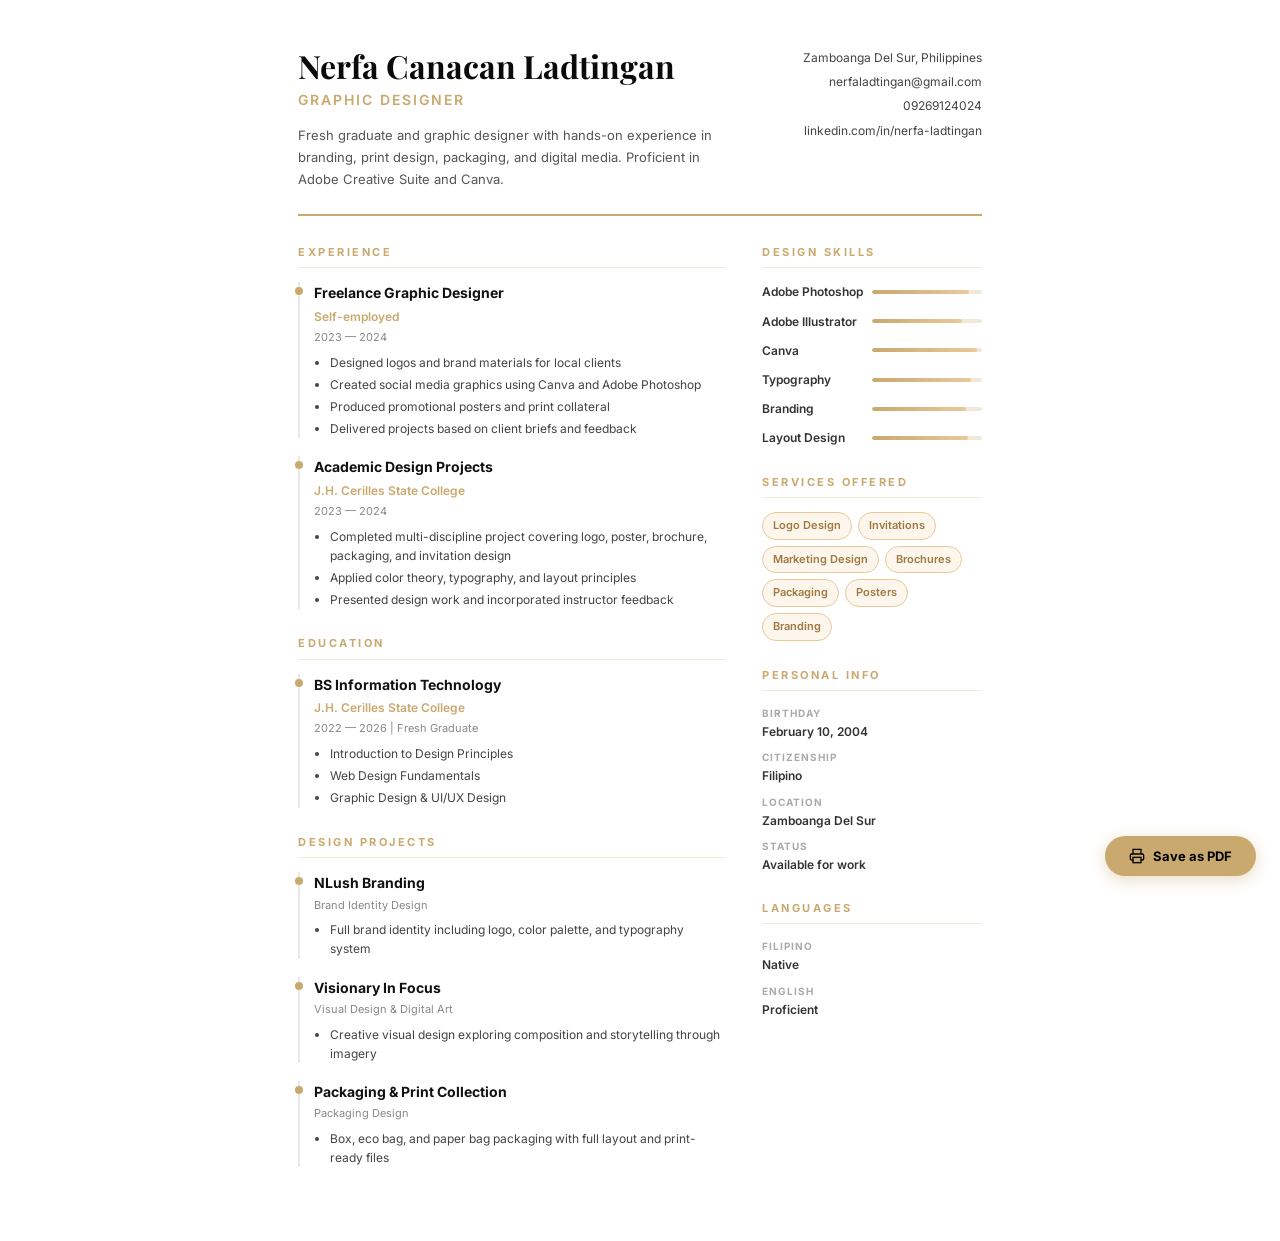
==== assets/files/cv.html @ 6ddd97cd "Update CV" ====
<!DOCTYPE html>
<html lang="en">
<head>
  <meta charset="UTF-8">
  <meta name="viewport" content="width=device-width, initial-scale=1.0">
  <title>Nerfa Canacan Ladtingan — CV</title>
  <link href="https://fonts.googleapis.com/css2?family=Inter:wght@300;400;500;600;700&family=Playfair+Display:wght@700&display=swap" rel="stylesheet">
  <style>
    * { box-sizing: border-box; margin: 0; padding: 0; }
    body { font-family: 'Inter', sans-serif; color: #222; background: #fff; font-size: 13px; line-height: 1.6; }

    .page { max-width: 780px; margin: 0 auto; padding: 48px 48px; }

    /* Header */
    .cv-header { display: grid; grid-template-columns: 1fr auto; gap: 24px; align-items: start; border-bottom: 2px solid #c9a96e; padding-bottom: 24px; margin-bottom: 28px; }
    .cv-name { font-family: 'Playfair Display', serif; font-size: 32px; font-weight: 700; color: #0a0a0a; line-height: 1.1; margin-bottom: 6px; }
    .cv-title { font-size: 14px; font-weight: 600; letter-spacing: 2px; text-transform: uppercase; color: #c9a96e; margin-bottom: 12px; }
    .cv-tagline { font-size: 13px; color: #555; max-width: 440px; line-height: 1.7; }
    .cv-contact { text-align: right; display: flex; flex-direction: column; gap: 5px; }
    .cv-contact a, .cv-contact span { font-size: 12px; color: #444; text-decoration: none; display: block; }
    .cv-contact a:hover { color: #c9a96e; }

    /* Sections */
    .cv-section { margin-bottom: 26px; }
    .cv-section-title {
      font-size: 11px; font-weight: 700; letter-spacing: 2.5px; text-transform: uppercase;
      color: #c9a96e; margin-bottom: 14px; padding-bottom: 6px;
      border-bottom: 1px solid #f0e8d8;
    }

    /* Two column layout */
    .cv-body { display: grid; grid-template-columns: 1fr 220px; gap: 36px; }
    .cv-main {}
    .cv-sidebar {}

    /* Timeline items */
    .cv-item { margin-bottom: 18px; padding-left: 14px; border-left: 2px solid #e8e8e8; position: relative; }
    .cv-item::before { content: ''; position: absolute; left: -5px; top: 5px; width: 8px; height: 8px; background: #c9a96e; border-radius: 50%; }
    .cv-item-title { font-size: 14px; font-weight: 700; color: #111; margin-bottom: 2px; }
    .cv-item-sub { font-size: 12px; font-weight: 600; color: #c9a96e; margin-bottom: 3px; }
    .cv-item-date { font-size: 11px; color: #888; margin-bottom: 6px; }
    .cv-item ul { padding-left: 16px; list-style: disc; }
    .cv-item ul li { font-size: 12px; color: #444; margin-bottom: 3px; }

    /* Skills */
    .skill-row { display: flex; justify-content: space-between; align-items: center; margin-bottom: 10px; }
    .skill-name { font-size: 12px; font-weight: 600; color: #333; }
    .skill-bar-wrap { width: 110px; height: 4px; background: #f0e8d8; border-radius: 4px; overflow: hidden; }
    .skill-bar-fill { height: 100%; background: linear-gradient(90deg, #c9a96e, #e8c99a); border-radius: 4px; }

    /* Tags */
    .tag-list { display: flex; flex-wrap: wrap; gap: 6px; }
    .cv-tag { background: #fdf6ec; border: 1px solid #e8c99a; color: #a07840; font-size: 11px; font-weight: 600; padding: 4px 10px; border-radius: 50px; }

    /* Info list */
    .info-list { display: flex; flex-direction: column; gap: 8px; }
    .info-row { display: flex; flex-direction: column; gap: 1px; }
    .info-label { font-size: 10px; font-weight: 700; letter-spacing: 1px; text-transform: uppercase; color: #aaa; }
    .info-value { font-size: 12px; font-weight: 600; color: #333; }

    /* Print */
    @media print {
      body { background: #fff; }
      .page { padding: 28px 32px; }
      .no-print { display: none; }
    }

    /* Print button */
    .print-btn {
      position: fixed; bottom: 24px; right: 24px;
      background: #c9a96e; color: #000; font-weight: 700;
      font-size: 13px; padding: 12px 24px; border-radius: 50px;
      border: none; cursor: pointer; box-shadow: 0 4px 16px rgba(201,169,110,0.4);
      font-family: 'Inter', sans-serif;
      display: flex; align-items: center; gap: 8px;
    }
    .print-btn:hover { background: #e8c99a; }
    @media print { .print-btn { display: none; } }
  </style>
</head>
<body>

<button class="print-btn no-print" onclick="window.print()">
  <svg width="16" height="16" viewBox="0 0 24 24" fill="none" stroke="currentColor" stroke-width="2"><polyline points="6 9 6 2 18 2 18 9"/><path d="M6 18H4a2 2 0 01-2-2v-5a2 2 0 012-2h16a2 2 0 012 2v5a2 2 0 01-2 2h-2"/><rect x="6" y="14" width="12" height="8"/></svg>
  Save as PDF
</button>

<div class="page">

  <!-- HEADER -->
  <div class="cv-header">
    <div>
      <div class="cv-name">Nerfa Canacan Ladtingan</div>
      <div class="cv-title">Graphic Designer</div>
      <div class="cv-tagline">Fresh graduate and graphic designer with hands-on experience in branding, print design, packaging, and digital media. Proficient in Adobe Creative Suite and Canva.</div>
    </div>
    <div class="cv-contact">
      <span>Zamboanga Del Sur, Philippines</span>
      <a href="mailto:nerfaladtingan@gmail.com">nerfaladtingan@gmail.com</a>
      <span>09269124024</span>
      <a href="https://www.linkedin.com/in/nerfa-ladtingan" target="_blank">linkedin.com/in/nerfa-ladtingan</a>
    </div>
  </div>

  <div class="cv-body">
    <div class="cv-main">

      <!-- EXPERIENCE -->
      <div class="cv-section">
        <div class="cv-section-title">Experience</div>

        <div class="cv-item">
          <div class="cv-item-title">Freelance Graphic Designer</div>
          <div class="cv-item-sub">Self-employed</div>
          <div class="cv-item-date">2023 — 2024</div>
          <ul>
            <li>Designed logos and brand materials for local clients</li>
            <li>Created social media graphics using Canva and Adobe Photoshop</li>
            <li>Produced promotional posters and print collateral</li>
            <li>Delivered projects based on client briefs and feedback</li>
          </ul>
        </div>

        <div class="cv-item">
          <div class="cv-item-title">Academic Design Projects</div>
          <div class="cv-item-sub">J.H. Cerilles State College</div>
          <div class="cv-item-date">2023 — 2024</div>
          <ul>
            <li>Completed multi-discipline project covering logo, poster, brochure, packaging, and invitation design</li>
            <li>Applied color theory, typography, and layout principles</li>
            <li>Presented design work and incorporated instructor feedback</li>
          </ul>
        </div>
      </div>

      <!-- EDUCATION -->
      <div class="cv-section">
        <div class="cv-section-title">Education</div>
        <div class="cv-item">
          <div class="cv-item-title">BS Information Technology</div>
          <div class="cv-item-sub">J.H. Cerilles State College</div>
          <div class="cv-item-date">2022 — 2026 | Fresh Graduate</div>
          <ul>
            <li>Introduction to Design Principles</li>
            <li>Web Design Fundamentals</li>
            <li>Graphic Design & UI/UX Design</li>
          </ul>
        </div>
      </div>

      <!-- PROJECTS -->
      <div class="cv-section">
        <div class="cv-section-title">Design Projects</div>
        <div class="cv-item">
          <div class="cv-item-title">NLush Branding</div>
          <div class="cv-item-date">Brand Identity Design</div>
          <ul><li>Full brand identity including logo, color palette, and typography system</li></ul>
        </div>
        <div class="cv-item">
          <div class="cv-item-title">Visionary In Focus</div>
          <div class="cv-item-date">Visual Design & Digital Art</div>
          <ul><li>Creative visual design exploring composition and storytelling through imagery</li></ul>
        </div>
        <div class="cv-item">
          <div class="cv-item-title">Packaging & Print Collection</div>
          <div class="cv-item-date">Packaging Design</div>
          <ul><li>Box, eco bag, and paper bag packaging with full layout and print-ready files</li></ul>
        </div>
      </div>

    </div>

    <div class="cv-sidebar">

      <!-- SKILLS -->
      <div class="cv-section">
        <div class="cv-section-title">Design Skills</div>
        <div class="skill-row"><span class="skill-name">Adobe Photoshop</span><div class="skill-bar-wrap"><div class="skill-bar-fill" style="width:88%"></div></div></div>
        <div class="skill-row"><span class="skill-name">Adobe Illustrator</span><div class="skill-bar-wrap"><div class="skill-bar-fill" style="width:82%"></div></div></div>
        <div class="skill-row"><span class="skill-name">Canva</span><div class="skill-bar-wrap"><div class="skill-bar-fill" style="width:95%"></div></div></div>
        <div class="skill-row"><span class="skill-name">Typography</span><div class="skill-bar-wrap"><div class="skill-bar-fill" style="width:90%"></div></div></div>
        <div class="skill-row"><span class="skill-name">Branding</span><div class="skill-bar-wrap"><div class="skill-bar-fill" style="width:85%"></div></div></div>
        <div class="skill-row"><span class="skill-name">Layout Design</span><div class="skill-bar-wrap"><div class="skill-bar-fill" style="width:87%"></div></div></div>
      </div>

      <!-- SERVICES -->
      <div class="cv-section">
        <div class="cv-section-title">Services Offered</div>
        <div class="tag-list">
          <span class="cv-tag">Logo Design</span>
          <span class="cv-tag">Invitations</span>
          <span class="cv-tag">Marketing Design</span>
          <span class="cv-tag">Brochures</span>
          <span class="cv-tag">Packaging</span>
          <span class="cv-tag">Posters</span>
          <span class="cv-tag">Branding</span>
        </div>
      </div>

      <!-- PERSONAL INFO -->
      <div class="cv-section">
        <div class="cv-section-title">Personal Info</div>
        <div class="info-list">
          <div class="info-row"><span class="info-label">Birthday</span><span class="info-value">February 10, 2004</span></div>
          <div class="info-row"><span class="info-label">Citizenship</span><span class="info-value">Filipino</span></div>
          <div class="info-row"><span class="info-label">Location</span><span class="info-value">Zamboanga Del Sur</span></div>
          <div class="info-row"><span class="info-label">Status</span><span class="info-value">Available for work</span></div>
        </div>
      </div>

      <!-- LANGUAGES -->
      <div class="cv-section">
        <div class="cv-section-title">Languages</div>
        <div class="info-list">
          <div class="info-row"><span class="info-label">Filipino</span><span class="info-value">Native</span></div>
          <div class="info-row"><span class="info-label">English</span><span class="info-value">Proficient</span></div>
        </div>
      </div>

    </div>
  </div>

</div>
</body>
</html>
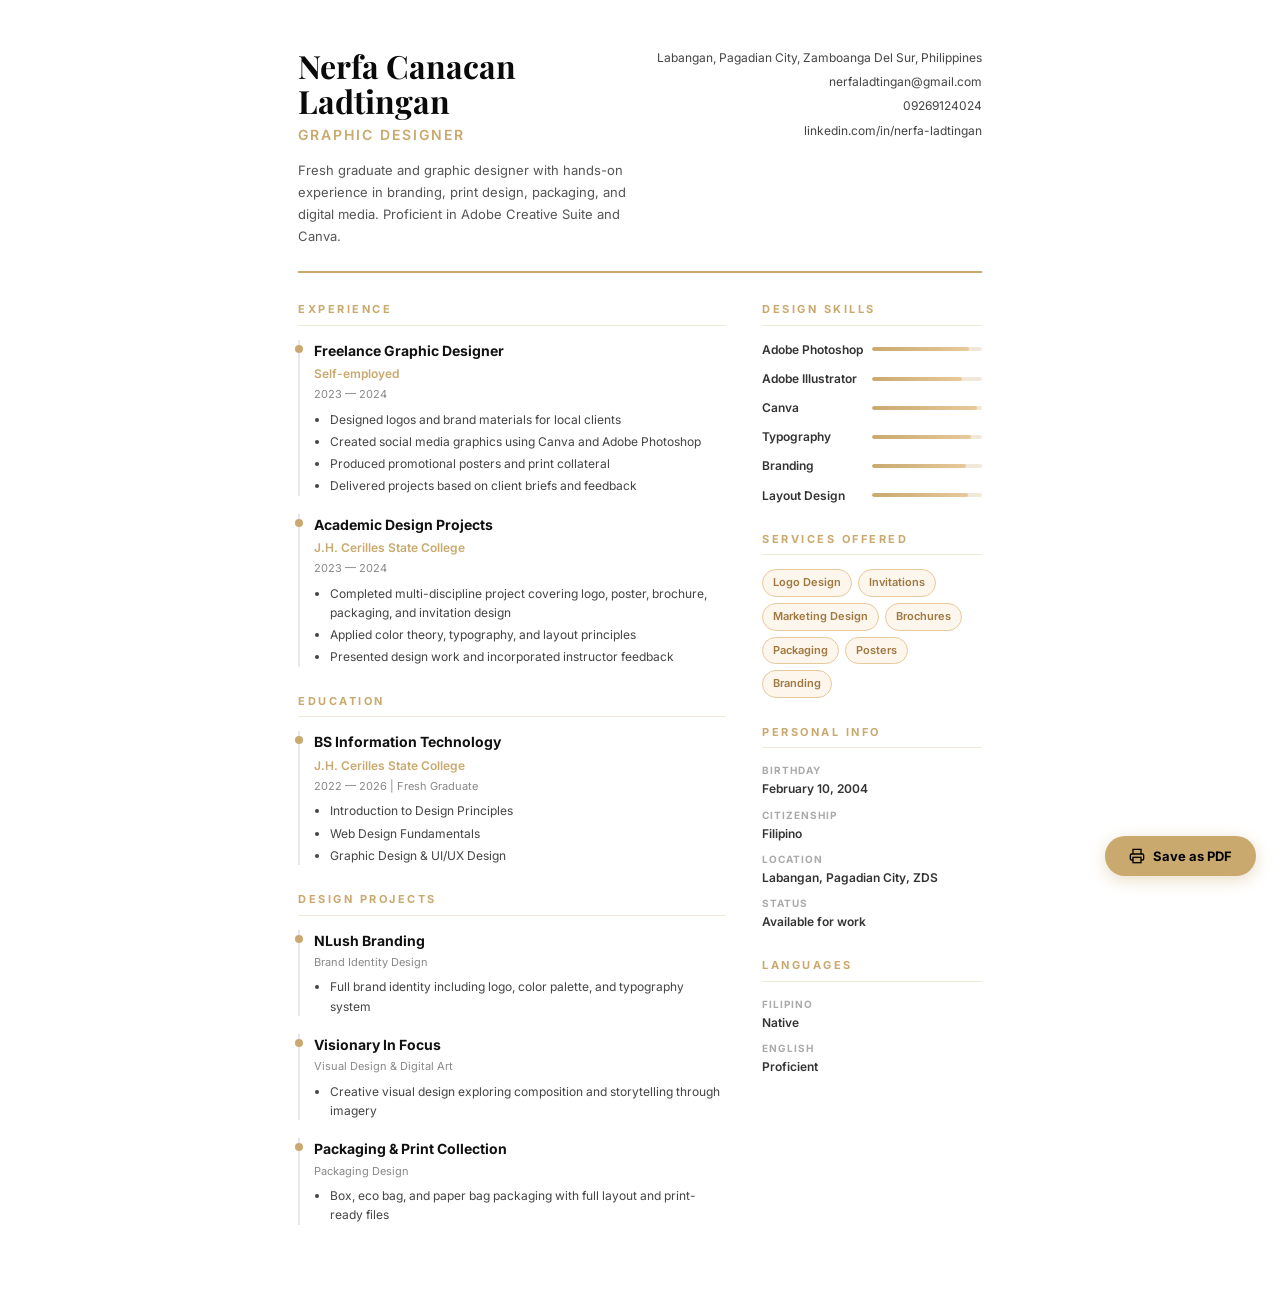
==== commit 69be6b7e: "Update location to Labangan, Pagadian City, Zamboanga Del Sur" ====
--- a/assets/files/cv.html
+++ b/assets/files/cv.html
@@ -30,8 +30,8 @@
 
     /* Two column layout */
     .cv-body { display: grid; grid-template-columns: 1fr 220px; gap: 36px; }
-    .cv-main {}
-    .cv-sidebar {}
+    .cv-main { min-width: 0; }
+    .cv-sidebar { min-width: 0; }
 
     /* Timeline items */
     .cv-item { margin-bottom: 18px; padding-left: 14px; border-left: 2px solid #e8e8e8; position: relative; }
@@ -95,7 +95,7 @@
       <div class="cv-tagline">Fresh graduate and graphic designer with hands-on experience in branding, print design, packaging, and digital media. Proficient in Adobe Creative Suite and Canva.</div>
     </div>
     <div class="cv-contact">
-      <span>Zamboanga Del Sur, Philippines</span>
+      <span>Labangan, Pagadian City, Zamboanga Del Sur, Philippines</span>
       <a href="mailto:nerfaladtingan@gmail.com">nerfaladtingan@gmail.com</a>
       <span>09269124024</span>
       <a href="https://www.linkedin.com/in/nerfa-ladtingan" target="_blank">linkedin.com/in/nerfa-ladtingan</a>
@@ -203,7 +203,7 @@
         <div class="info-list">
           <div class="info-row"><span class="info-label">Birthday</span><span class="info-value">February 10, 2004</span></div>
           <div class="info-row"><span class="info-label">Citizenship</span><span class="info-value">Filipino</span></div>
-          <div class="info-row"><span class="info-label">Location</span><span class="info-value">Zamboanga Del Sur</span></div>
+          <div class="info-row"><span class="info-label">Location</span><span class="info-value">Labangan, Pagadian City, ZDS</span></div>
           <div class="info-row"><span class="info-label">Status</span><span class="info-value">Available for work</span></div>
         </div>
       </div>
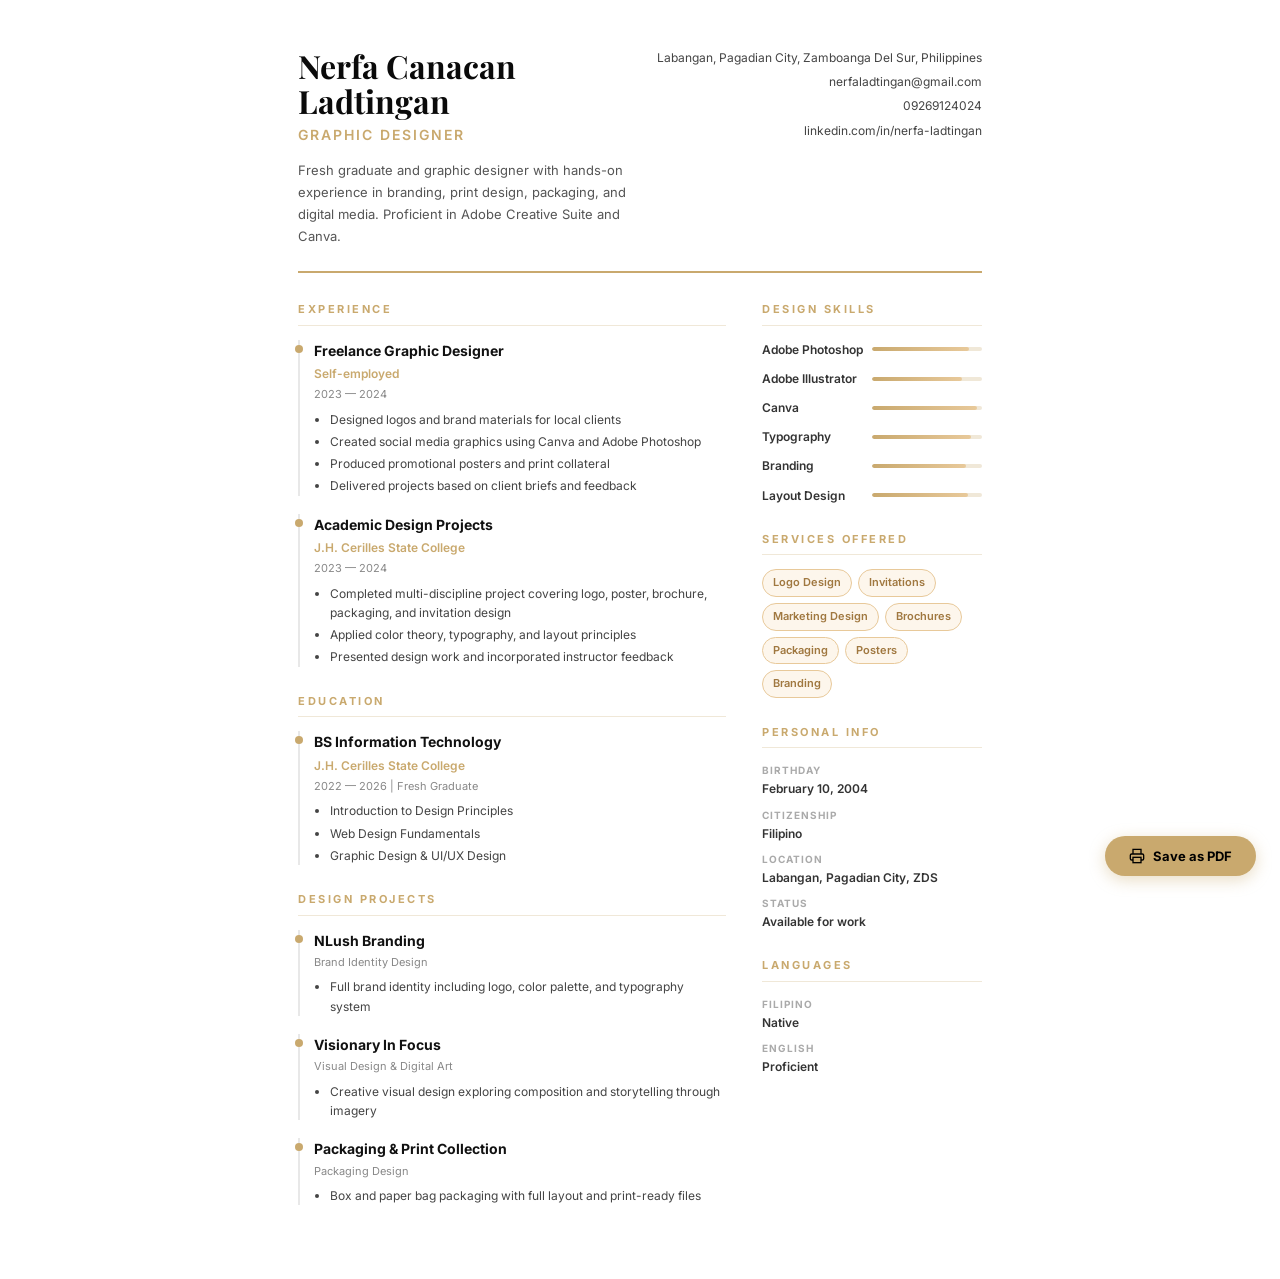
==== commit 42a6f4e5: "Remove eco bag from CV" ====
--- a/assets/files/cv.html
+++ b/assets/files/cv.html
@@ -164,7 +164,7 @@
         <div class="cv-item">
           <div class="cv-item-title">Packaging & Print Collection</div>
           <div class="cv-item-date">Packaging Design</div>
-          <ul><li>Box, eco bag, and paper bag packaging with full layout and print-ready files</li></ul>
+          <ul><li>Box and paper bag packaging with full layout and print-ready files</li></ul>
         </div>
       </div>
 
